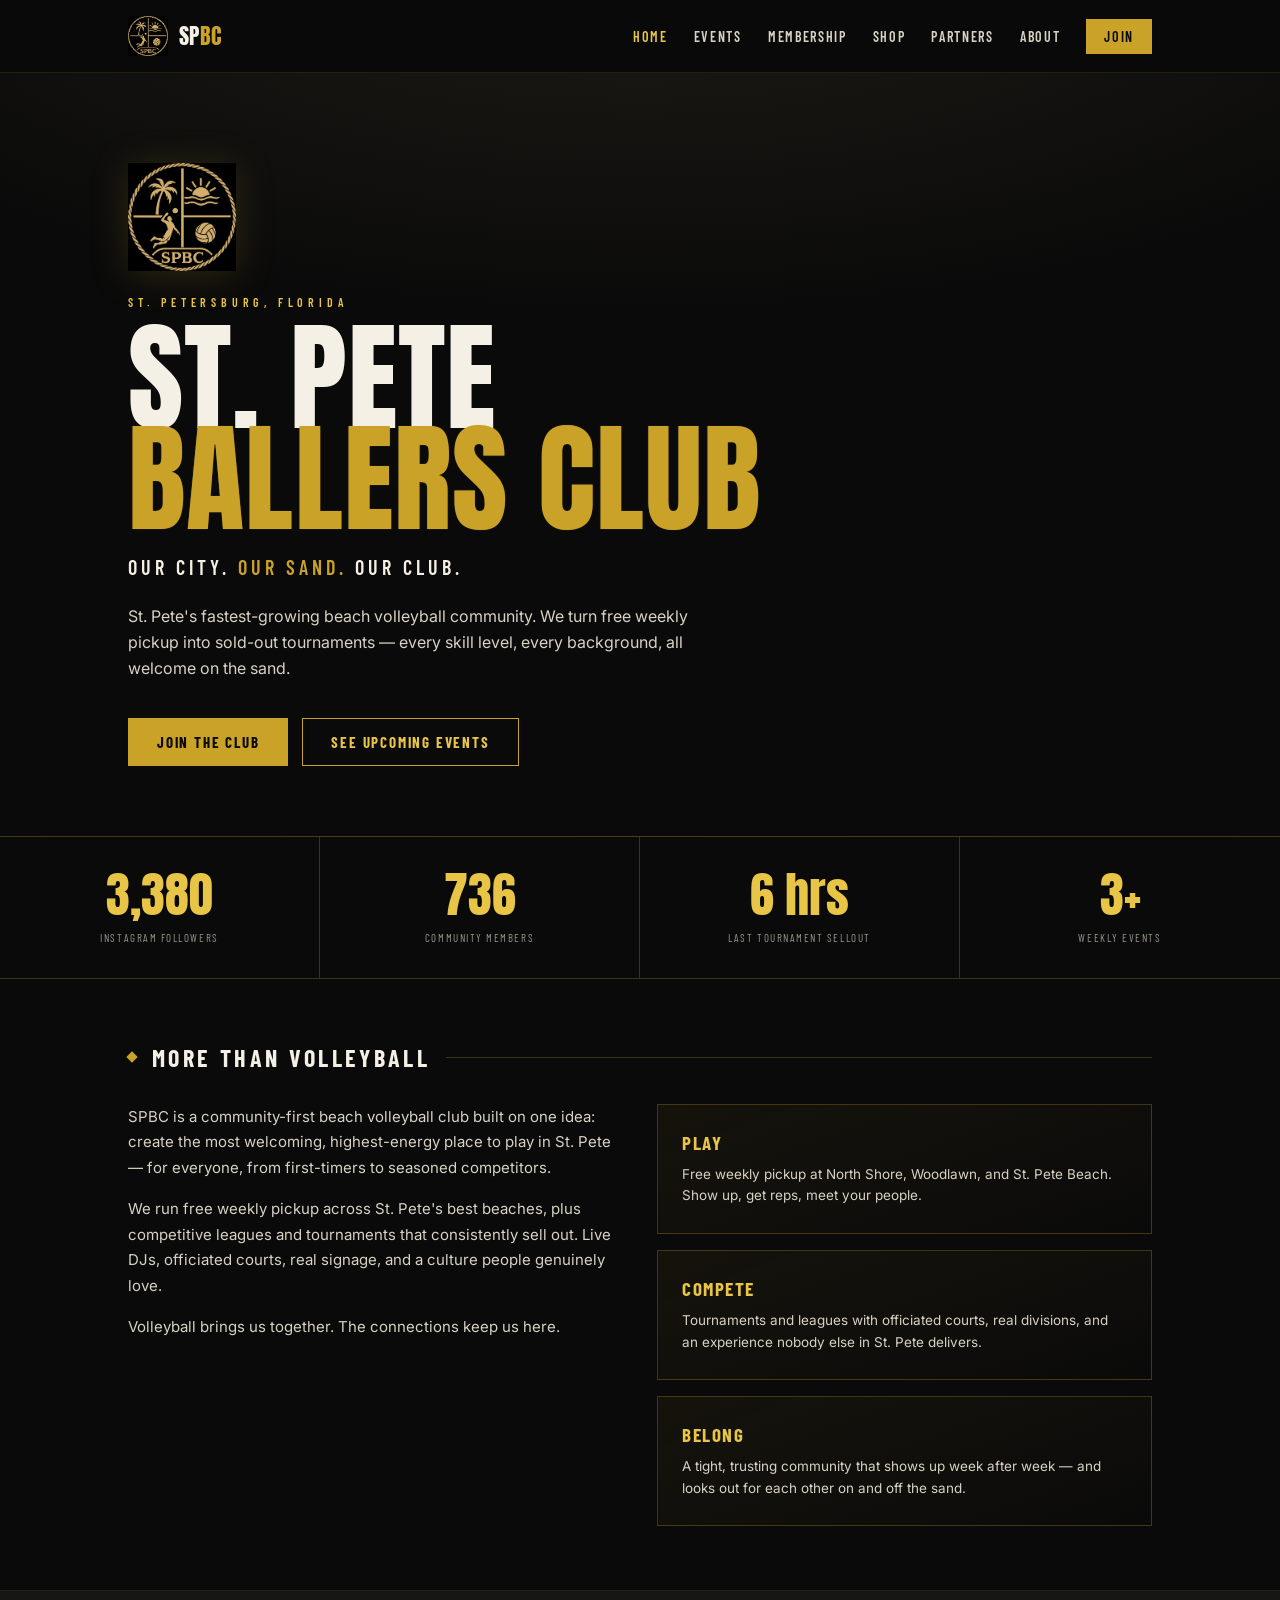
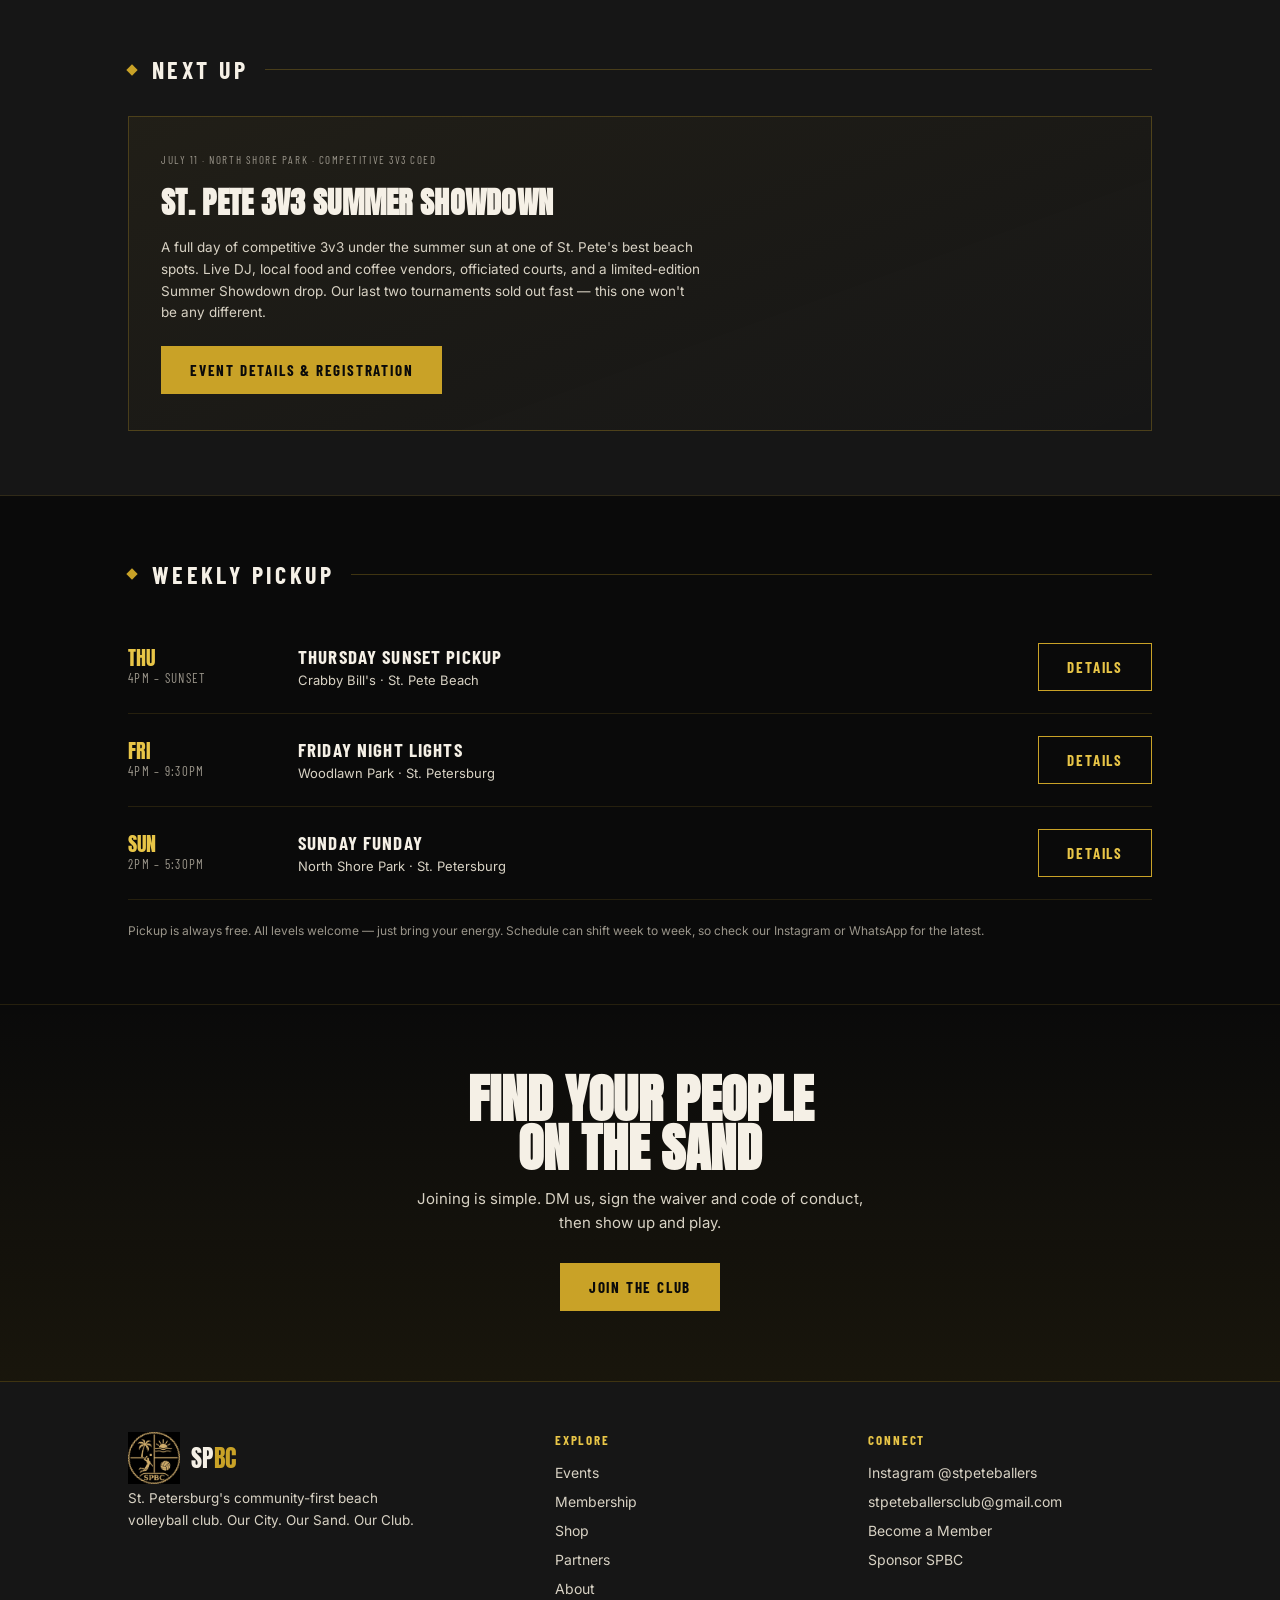
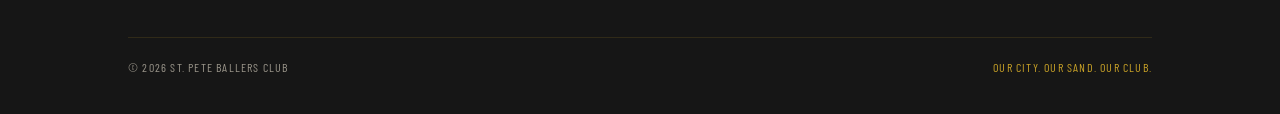
==== index.html @ ac3f1474 "Add files via upload" ====
<!DOCTYPE html>
<html lang="en">
<head>
<meta charset="UTF-8">
<meta name="viewport" content="width=device-width, initial-scale=1.0">
<title>St. Pete Ballers Club — Beach Volleyball in St. Petersburg, FL</title>
<meta name="description" content="St. Petersburg's fastest-growing beach volleyball community. Free weekly pickup, competitive leagues, and sold-out tournaments. All skill levels welcome.">
<link rel="stylesheet" href="styles.css">
</head>
<body>

<!-- NAV -->
<nav class="nav">
  <div class="nav-inner">
    <a href="index.html" class="brand"><img src="spbc-logo.png" alt="St. Pete Ballers Club crest"><span class="brand-word">SP<span class="gold">BC</span></span></a>
    <ul class="nav-links" id="navLinks">
      <li><a href="index.html" class="active">Home</a></li>
      <li><a href="events.html">Events</a></li>
      <li><a href="membership.html">Membership</a></li>
      <li><a href="shop.html">Shop</a></li>
      <li><a href="partners.html">Partners</a></li>
      <li><a href="about.html">About</a></li>
      <li><a href="about.html#join" class="nav-cta">Join</a></li>
    </ul>
    <button class="nav-toggle" id="navToggle" aria-label="Menu">☰</button>
  </div>
</nav>

<!-- HERO -->
<header class="hero">
  <div class="wrap">
    <img src="spbc-logo.png" alt="St. Pete Ballers Club crest" style="height:108px;width:auto;margin-bottom:24px;filter:drop-shadow(0 4px 18px rgba(201,162,39,0.18));">
    <div class="eyebrow">St. Petersburg, Florida</div>
    <h1 style="margin-top:18px;">St. Pete<br><span class="gold">Ballers Club</span></h1>
    <div class="tagline">Our City. <span class="dim">Our Sand.</span> Our Club.</div>
    <p class="lede">
      St. Pete's fastest-growing beach volleyball community. We turn free weekly pickup
      into sold-out tournaments — every skill level, every background, all welcome on the sand.
    </p>
    <div class="hero-cta">
      <a href="about.html#join" class="btn btn-primary">Join the Club</a>
      <a href="events.html" class="btn btn-ghost">See Upcoming Events</a>
    </div>
  </div>
</header>

<!-- STATS -->
<section class="stats">
  <div class="stat"><div class="num">3,380</div><div class="lab">Instagram Followers</div></div>
  <div class="stat"><div class="num">736</div><div class="lab">Community Members</div></div>
  <div class="stat"><div class="num">6 hrs</div><div class="lab">Last Tournament Sellout</div></div>
  <div class="stat"><div class="num">3+</div><div class="lab">Weekly Events</div></div>
</section>

<!-- WHAT WE ARE -->
<section class="block">
  <div class="wrap">
    <div class="section-head">
      <span class="diamond"></span>
      <h2>More Than Volleyball</h2>
      <span class="rule"></span>
    </div>
    <div class="grid-2">
      <div>
        <p class="lead-text">SPBC is a community-first beach volleyball club built on one idea: create the most welcoming, highest-energy place to play in St. Pete — for everyone, from first-timers to seasoned competitors.</p>
        <p class="lead-text">We run free weekly pickup across St. Pete's best beaches, plus competitive leagues and tournaments that consistently sell out. Live DJs, officiated courts, real signage, and a culture people genuinely love.</p>
        <p class="lead-text">Volleyball brings us together. The connections keep us here.</p>
      </div>
      <div class="grid-3" style="grid-template-columns:1fr;gap:16px;">
        <div class="card"><h3>Play</h3><p>Free weekly pickup at North Shore, Woodlawn, and St. Pete Beach. Show up, get reps, meet your people.</p></div>
        <div class="card"><h3>Compete</h3><p>Tournaments and leagues with officiated courts, real divisions, and an experience nobody else in St. Pete delivers.</p></div>
        <div class="card"><h3>Belong</h3><p>A tight, trusting community that shows up week after week — and looks out for each other on and off the sand.</p></div>
      </div>
    </div>
  </div>
</section>

<!-- FEATURED EVENT -->
<section class="block block-dark">
  <div class="wrap">
    <div class="section-head">
      <span class="diamond"></span>
      <h2>Next Up</h2>
      <span class="rule"></span>
    </div>
    <div class="card" style="padding:36px 32px;">
      <div class="tag">July 11 · North Shore Park · Competitive 3v3 Coed</div>
      <h3 style="font-size:30px;font-family:'Anton',sans-serif;letter-spacing:0.01em;color:var(--sand);">St. Pete 3v3 Summer Showdown</h3>
      <p style="margin:12px 0 22px;max-width:60ch;">A full day of competitive 3v3 under the summer sun at one of St. Pete's best beach spots. Live DJ, local food and coffee vendors, officiated courts, and a limited-edition Summer Showdown drop. Our last two tournaments sold out fast — this one won't be any different.</p>
      <a href="events.html" class="btn btn-primary">Event Details &amp; Registration</a>
    </div>
  </div>
</section>

<!-- WEEKLY SCHEDULE -->
<section class="block">
  <div class="wrap">
    <div class="section-head">
      <span class="diamond"></span>
      <h2>Weekly Pickup</h2>
      <span class="rule"></span>
    </div>
    <div class="event-row">
      <div class="event-when">Thu<small>4PM – Sunset</small></div>
      <div><div class="event-name">Thursday Sunset Pickup</div><div class="event-meta">Crabby Bill's · St. Pete Beach</div></div>
      <a href="events.html" class="btn btn-ghost">Details</a>
    </div>
    <div class="event-row">
      <div class="event-when">Fri<small>4PM – 9:30PM</small></div>
      <div><div class="event-name">Friday Night Lights</div><div class="event-meta">Woodlawn Park · St. Petersburg</div></div>
      <a href="events.html" class="btn btn-ghost">Details</a>
    </div>
    <div class="event-row">
      <div class="event-when">Sun<small>2PM – 5:30PM</small></div>
      <div><div class="event-name">Sunday Funday</div><div class="event-meta">North Shore Park · St. Petersburg</div></div>
      <a href="events.html" class="btn btn-ghost">Details</a>
    </div>
    <p class="form-note" style="margin-top:22px;">Pickup is always free. All levels welcome — just bring your energy. Schedule can shift week to week, so check our Instagram or WhatsApp for the latest.</p>
  </div>
</section>

<!-- CTA -->
<section class="cta-banner">
  <div class="wrap">
    <h2>Find Your People<br>On The Sand</h2>
    <p>Joining is simple. DM us, sign the waiver and code of conduct, then show up and play.</p>
    <a href="about.html#join" class="btn btn-primary">Join the Club</a>
  </div>
</section>

<!-- FOOTER -->
<footer class="footer">
  <div class="wrap">
    <div class="footer-grid">
      <div>
        <div class="brand"><img src="spbc-logo.png" alt="St. Pete Ballers Club crest"><span class="brand-word">SP<span class="gold">BC</span></span></div>
        <p>St. Petersburg's community-first beach volleyball club. Our City. Our Sand. Our Club.</p>
      </div>
      <div>
        <h5>Explore</h5>
        <ul class="footer-links">
          <li><a href="events.html">Events</a></li>
          <li><a href="membership.html">Membership</a></li>
          <li><a href="shop.html">Shop</a></li>
          <li><a href="partners.html">Partners</a></li>
          <li><a href="about.html">About</a></li>
        </ul>
      </div>
      <div>
        <h5>Connect</h5>
        <ul class="footer-links">
          <li><a href="https://instagram.com/stpeteballers" target="_blank" rel="noopener">Instagram @stpeteballers</a></li>
          <li><a href="mailto:stpeteballersclub@gmail.com">stpeteballersclub@gmail.com</a></li>
          <li><a href="about.html#join">Become a Member</a></li>
          <li><a href="partners.html#sponsor">Sponsor SPBC</a></li>
        </ul>
      </div>
    </div>
    <div class="footer-bottom">
      <span>© 2026 St. Pete Ballers Club</span>
      <span class="gold">Our City. Our Sand. Our Club.</span>
    </div>
  </div>
</footer>

<script>
  const t = document.getElementById('navToggle');
  const l = document.getElementById('navLinks');
  if (t) t.addEventListener('click', () => l.classList.toggle('open'));
</script>
</body>
</html>
---- styles.css ----
/* =========================================================
   ST. PETE BALLERS CLUB — SITE STYLES
   Brand identity carried from the SPBC Media Kit:
   Anton (display) · Barlow Condensed (labels/headers) · Inter (body)
   Ink black + metallic gold · diamond + gold-rule motifs
   ========================================================= */

@import url('https://fonts.googleapis.com/css2?family=Anton&family=Barlow+Condensed:wght@500;600;700&family=Inter:wght@400;500;600&display=swap');

:root {
  --ink: #0a0a0a;
  --ink-soft: #161616;
  --ink-card: #131313;
  --gold: #C9A227;
  --gold-bright: #E8C547;
  --gold-deep: #8a6d18;
  --sand: #F5F0E6;
  --paper: #faf7f0;
  --line: rgba(201, 162, 39, 0.28);
  --line-soft: rgba(201, 162, 39, 0.14);
  --muted: #9a958a;
  --text: #d8d2c4;
}

* { margin: 0; padding: 0; box-sizing: border-box; }

html { scroll-behavior: smooth; }

body {
  background: var(--ink);
  font-family: 'Inter', sans-serif;
  color: var(--sand);
  -webkit-font-smoothing: antialiased;
  overflow-x: hidden;
}

a { color: inherit; text-decoration: none; }

img { max-width: 100%; display: block; }

/* ---------- LAYOUT SHELL ---------- */
.wrap {
  max-width: 1080px;
  margin: 0 auto;
  padding: 0 28px;
}

section { position: relative; }

/* ---------- NAV ---------- */
.nav {
  position: sticky;
  top: 0;
  z-index: 50;
  background: rgba(10,10,10,0.82);
  backdrop-filter: blur(10px);
  border-bottom: 1px solid var(--line-soft);
}
.nav-inner {
  max-width: 1080px;
  margin: 0 auto;
  padding: 16px 28px;
  display: flex;
  align-items: center;
  justify-content: space-between;
  gap: 20px;
}
.brand {
  font-family: 'Anton', sans-serif;
  font-size: 22px;
  letter-spacing: 0.02em;
  text-transform: uppercase;
  color: var(--sand);
  white-space: nowrap;
  display: flex;
  align-items: center;
  gap: 11px;
}
.brand .gold { color: var(--gold); }
.brand img { height: 40px; width: auto; display: block; }
.brand .brand-word { line-height: 1; }
.footer .brand { font-size: 24px; }
.footer .brand img { height: 52px; }

.nav-links {
  display: flex;
  align-items: center;
  gap: 26px;
  list-style: none;
}
.nav-links a {
  font-family: 'Barlow Condensed', sans-serif;
  font-weight: 600;
  text-transform: uppercase;
  letter-spacing: 0.12em;
  font-size: 14px;
  color: var(--text);
  transition: color 0.18s ease;
}
.nav-links a:hover, .nav-links a.active { color: var(--gold-bright); }

.nav-cta {
  font-family: 'Barlow Condensed', sans-serif;
  font-weight: 700;
  text-transform: uppercase;
  letter-spacing: 0.12em;
  font-size: 14px;
  color: var(--ink) !important;
  background: var(--gold);
  padding: 9px 18px;
  transition: background 0.18s ease;
}
.nav-cta:hover { background: var(--gold-bright); }

.nav-toggle {
  display: none;
  background: none;
  border: 1px solid var(--line);
  color: var(--gold-bright);
  font-size: 20px;
  width: 42px; height: 38px;
  cursor: pointer;
}

/* ---------- BUTTONS ---------- */
.btn {
  display: inline-block;
  font-family: 'Barlow Condensed', sans-serif;
  font-weight: 700;
  text-transform: uppercase;
  letter-spacing: 0.12em;
  font-size: 15px;
  padding: 14px 28px;
  cursor: pointer;
  transition: transform 0.15s ease, background 0.18s ease, color 0.18s ease;
  border: 1px solid var(--gold);
}
.btn-primary { background: var(--gold); color: var(--ink); }
.btn-primary:hover { background: var(--gold-bright); border-color: var(--gold-bright); transform: translateY(-2px); }
.btn-ghost { background: transparent; color: var(--gold-bright); }
.btn-ghost:hover { background: rgba(201,162,39,0.1); transform: translateY(-2px); }

/* ---------- SHARED SECTION HEADERS ---------- */
.eyebrow {
  font-family: 'Barlow Condensed', sans-serif;
  font-weight: 600;
  letter-spacing: 0.4em;
  text-transform: uppercase;
  font-size: 12px;
  color: var(--gold-bright);
}
.section-head {
  display: flex;
  align-items: center;
  gap: 16px;
  margin-bottom: 32px;
}
.section-head h2 {
  font-family: 'Barlow Condensed', sans-serif;
  font-weight: 700;
  text-transform: uppercase;
  letter-spacing: 0.14em;
  font-size: 24px;
  color: var(--sand);
  white-space: nowrap;
}
.section-head .rule { flex: 1; height: 1px; background: var(--line); }

.diamond {
  width: 8px; height: 8px;
  background: var(--gold);
  transform: rotate(45deg);
  flex-shrink: 0;
}

/* ---------- HERO (HOME) ---------- */
.hero {
  position: relative;
  padding: 90px 0 70px;
  border-bottom: 1px solid var(--line);
  background:
    radial-gradient(130% 90% at 50% -20%, #1f1d16 0%, var(--ink) 58%);
  overflow: hidden;
}
.hero::after {
  content: "";
  position: absolute;
  left: 28px; right: 28px; bottom: -1px; height: 1px;
  background: linear-gradient(90deg, transparent, var(--gold), transparent);
}
.hero h1 {
  font-family: 'Anton', sans-serif;
  font-weight: 400;
  font-size: clamp(54px, 11vw, 120px);
  line-height: 0.84;
  letter-spacing: 0.01em;
  text-transform: uppercase;
  color: var(--sand);
}
.hero h1 .gold { color: var(--gold); text-shadow: 0 0 1px rgba(232,197,71,0.5); }
.hero .tagline {
  font-family: 'Barlow Condensed', sans-serif;
  font-weight: 600;
  text-transform: uppercase;
  letter-spacing: 0.2em;
  font-size: clamp(15px, 2.4vw, 20px);
  margin-top: 26px;
  color: var(--sand);
}
.hero .tagline .dim { color: var(--gold); }
.hero .lede {
  margin-top: 24px;
  max-width: 56ch;
  font-size: 16px;
  line-height: 1.65;
  color: var(--text);
}
.hero-cta { margin-top: 36px; display: flex; gap: 14px; flex-wrap: wrap; }

/* ---------- PAGE HEADER (interior pages) ---------- */
.page-header {
  padding: 70px 0 50px;
  border-bottom: 1px solid var(--line);
  background: linear-gradient(180deg, rgba(201,162,39,0.07) 0%, transparent 100%);
  position: relative;
}
.page-header::after {
  content: "";
  position: absolute;
  left: 28px; right: 28px; bottom: -1px; height: 1px;
  background: linear-gradient(90deg, transparent, var(--gold), transparent);
}
.page-header h1 {
  font-family: 'Anton', sans-serif;
  font-weight: 400;
  font-size: clamp(40px, 8vw, 76px);
  line-height: 0.9;
  text-transform: uppercase;
  color: var(--sand);
  margin-top: 14px;
}
.page-header h1 .gold { color: var(--gold); }
.page-header p {
  margin-top: 20px;
  max-width: 60ch;
  font-size: 15.5px;
  line-height: 1.65;
  color: var(--text);
}

/* ---------- STATS BAR ---------- */
.stats {
  display: grid;
  grid-template-columns: repeat(4, 1fr);
  border-bottom: 1px solid var(--line);
}
.stat {
  padding: 34px 18px;
  text-align: center;
  border-right: 1px solid var(--line);
}
.stat:last-child { border-right: none; }
.stat .num {
  font-family: 'Anton', sans-serif;
  font-size: clamp(30px, 5vw, 48px);
  color: var(--gold-bright);
  line-height: 1;
}
.stat .lab {
  font-family: 'Barlow Condensed', sans-serif;
  text-transform: uppercase;
  letter-spacing: 0.14em;
  font-size: 11px;
  color: var(--muted);
  margin-top: 12px;
}

/* ---------- GENERIC SECTION ---------- */
.block { padding: 64px 0; border-bottom: 1px solid var(--line-soft); }
.block-dark { background: var(--ink-soft); }

.lead-text { font-size: 15px; line-height: 1.7; color: var(--text); margin-bottom: 16px; }
.lead-text:last-child { margin-bottom: 0; }

.grid-2 { display: grid; grid-template-columns: 1fr 1fr; gap: 34px; align-items: start; }
.grid-3 { display: grid; grid-template-columns: repeat(3, 1fr); gap: 20px; }

/* ---------- CARDS ---------- */
.card {
  border: 1px solid var(--line);
  padding: 26px 24px;
  background: linear-gradient(160deg, rgba(201,162,39,0.06), transparent);
  transition: transform 0.18s ease, border-color 0.18s ease;
}
.card:hover { transform: translateY(-3px); border-color: var(--gold); }
.card h3 {
  font-family: 'Barlow Condensed', sans-serif;
  font-weight: 700;
  text-transform: uppercase;
  letter-spacing: 0.08em;
  font-size: 19px;
  color: var(--gold-bright);
  margin-bottom: 10px;
}
.card p { font-size: 13.5px; line-height: 1.6; color: var(--text); }
.card .tag {
  font-family: 'Barlow Condensed', sans-serif;
  text-transform: uppercase;
  letter-spacing: 0.14em;
  font-size: 11px;
  color: var(--muted);
  margin-bottom: 14px;
}

/* ---------- EVENT / SCHEDULE LIST ---------- */
.event-row {
  display: grid;
  grid-template-columns: 150px 1fr auto;
  gap: 20px;
  align-items: center;
  padding: 22px 0;
  border-bottom: 1px solid var(--line-soft);
}
.event-row:last-child { border-bottom: none; }
.event-when {
  font-family: 'Anton', sans-serif;
  font-size: 20px;
  color: var(--gold-bright);
  text-transform: uppercase;
  line-height: 1.05;
}
.event-when small {
  display: block;
  font-family: 'Barlow Condensed', sans-serif;
  font-size: 13px;
  letter-spacing: 0.1em;
  color: var(--muted);
  margin-top: 4px;
}
.event-name {
  font-family: 'Barlow Condensed', sans-serif;
  font-weight: 700;
  text-transform: uppercase;
  letter-spacing: 0.06em;
  font-size: 19px;
  color: var(--sand);
}
.event-meta { font-size: 13px; color: var(--text); margin-top: 4px; }

/* ---------- PRICING (MEMBERSHIP) ---------- */
.price-grid { display: grid; grid-template-columns: 1fr 1fr; gap: 22px; }
.price-card {
  border: 1px solid var(--line);
  padding: 34px 30px;
  background: linear-gradient(160deg, rgba(201,162,39,0.06), transparent);
  position: relative;
}
.price-card.feature { border-color: var(--gold); box-shadow: 0 0 0 1px rgba(201,162,39,0.3); }
.price-card .ribbon {
  position: absolute; top: 18px; right: -1px;
  background: var(--gold); color: var(--ink);
  font-family: 'Barlow Condensed', sans-serif;
  font-weight: 700; text-transform: uppercase; letter-spacing: 0.1em;
  font-size: 11px; padding: 5px 14px;
}
.price-card .plan {
  font-family: 'Barlow Condensed', sans-serif;
  font-weight: 700; text-transform: uppercase; letter-spacing: 0.1em;
  font-size: 16px; color: var(--gold-bright);
}
.price-card .amount {
  font-family: 'Anton', sans-serif;
  font-size: 56px; color: var(--sand); line-height: 1; margin: 16px 0 6px;
}
.price-card .amount span { font-size: 18px; color: var(--muted); }
.price-card .sub { font-size: 13px; color: var(--muted); margin-bottom: 22px; }

.perks { list-style: none; margin-top: 8px; }
.perks li {
  font-size: 14px; color: var(--text);
  padding: 10px 0 10px 24px; position: relative;
  border-bottom: 1px solid var(--line-soft);
}
.perks li:last-child { border-bottom: none; }
.perks li::before {
  content: ""; position: absolute; left: 0; top: 16px;
  width: 7px; height: 7px; background: var(--gold); transform: rotate(45deg);
}

/* ---------- FORMS ---------- */
.form-card {
  border: 1px solid var(--line);
  padding: 34px 30px;
  background: var(--ink-card);
}
.field { margin-bottom: 18px; }
.field label {
  display: block;
  font-family: 'Barlow Condensed', sans-serif;
  font-weight: 600; text-transform: uppercase; letter-spacing: 0.1em;
  font-size: 12px; color: var(--gold-bright); margin-bottom: 7px;
}
.field input, .field textarea, .field select {
  width: 100%;
  background: #0c0c0c;
  border: 1px solid var(--line);
  color: var(--sand);
  font-family: 'Inter', sans-serif;
  font-size: 14px;
  padding: 12px 14px;
  transition: border-color 0.18s ease;
}
.field input:focus, .field textarea:focus, .field select:focus {
  outline: none; border-color: var(--gold-bright);
}
.field textarea { resize: vertical; min-height: 120px; }
.form-note { font-size: 12px; color: var(--muted); margin-top: 14px; line-height: 1.5; }

/* ---------- HOW TO JOIN STEPS ---------- */
.steps { display: grid; grid-template-columns: repeat(3, 1fr); gap: 20px; }
.step { border: 1px solid var(--line); padding: 26px 22px; }
.step .n {
  font-family: 'Anton', sans-serif; font-size: 34px; color: var(--gold); line-height: 1;
}
.step h4 {
  font-family: 'Barlow Condensed', sans-serif; font-weight: 700;
  text-transform: uppercase; letter-spacing: 0.08em; font-size: 17px;
  color: var(--sand); margin: 12px 0 8px;
}
.step p { font-size: 13.5px; color: var(--text); line-height: 1.55; }

/* ---------- CTA BANNER ---------- */
.cta-banner {
  padding: 70px 0;
  text-align: center;
  background: linear-gradient(180deg, transparent, rgba(201,162,39,0.08));
  border-bottom: 1px solid var(--line);
}
.cta-banner h2 {
  font-family: 'Anton', sans-serif;
  font-size: clamp(30px, 6vw, 52px);
  text-transform: uppercase; color: var(--sand); line-height: 0.95;
  margin-bottom: 14px;
}
.cta-banner p { color: var(--text); max-width: 52ch; margin: 0 auto 28px; font-size: 15px; line-height: 1.6; }

/* ---------- FOOTER ---------- */
.footer {
  padding: 50px 0 40px;
  background: var(--ink-soft);
}
.footer-grid {
  display: grid;
  grid-template-columns: 1.4fr 1fr 1fr;
  gap: 30px;
  padding-bottom: 30px;
  border-bottom: 1px solid var(--line-soft);
}
.footer p { font-size: 13.5px; color: var(--text); line-height: 1.6; max-width: 34ch; margin-top: 4px; }
.footer h5 {
  font-family: 'Barlow Condensed', sans-serif; font-weight: 700;
  text-transform: uppercase; letter-spacing: 0.14em; font-size: 13px;
  color: var(--gold-bright); margin-bottom: 14px;
}
.footer-links { list-style: none; }
.footer-links li { margin-bottom: 9px; }
.footer-links a { font-size: 14px; color: var(--text); transition: color 0.16s ease; }
.footer-links a:hover { color: var(--gold-bright); }
.footer-bottom {
  display: flex; justify-content: space-between; flex-wrap: wrap; gap: 12px;
  padding-top: 22px;
  font-family: 'Barlow Condensed', sans-serif;
  text-transform: uppercase; letter-spacing: 0.1em; font-size: 12px; color: var(--muted);
}
.footer-bottom .gold { color: var(--gold); }

/* ---------- RESPONSIVE ---------- */
@media (max-width: 860px) {
  .grid-2, .price-grid { grid-template-columns: 1fr; }
  .grid-3, .steps { grid-template-columns: 1fr; }
  .footer-grid { grid-template-columns: 1fr; gap: 26px; }
}
@media (max-width: 720px) {
  .nav-links { display: none; }
  .nav-links.open {
    display: flex; flex-direction: column; align-items: flex-start;
    position: absolute; top: 100%; left: 0; right: 0;
    background: rgba(10,10,10,0.97); padding: 20px 28px; gap: 18px;
    border-bottom: 1px solid var(--line);
  }
  .nav-toggle { display: block; }
  .stats { grid-template-columns: 1fr 1fr; }
  .stat:nth-child(2) { border-right: none; }
  .stat:nth-child(1), .stat:nth-child(2) { border-bottom: 1px solid var(--line); }
  .event-row { grid-template-columns: 1fr; gap: 8px; }
  .event-row .btn { justify-self: start; }
}

@media (prefers-reduced-motion: reduce) {
  * { transition: none !important; scroll-behavior: auto !important; }
}
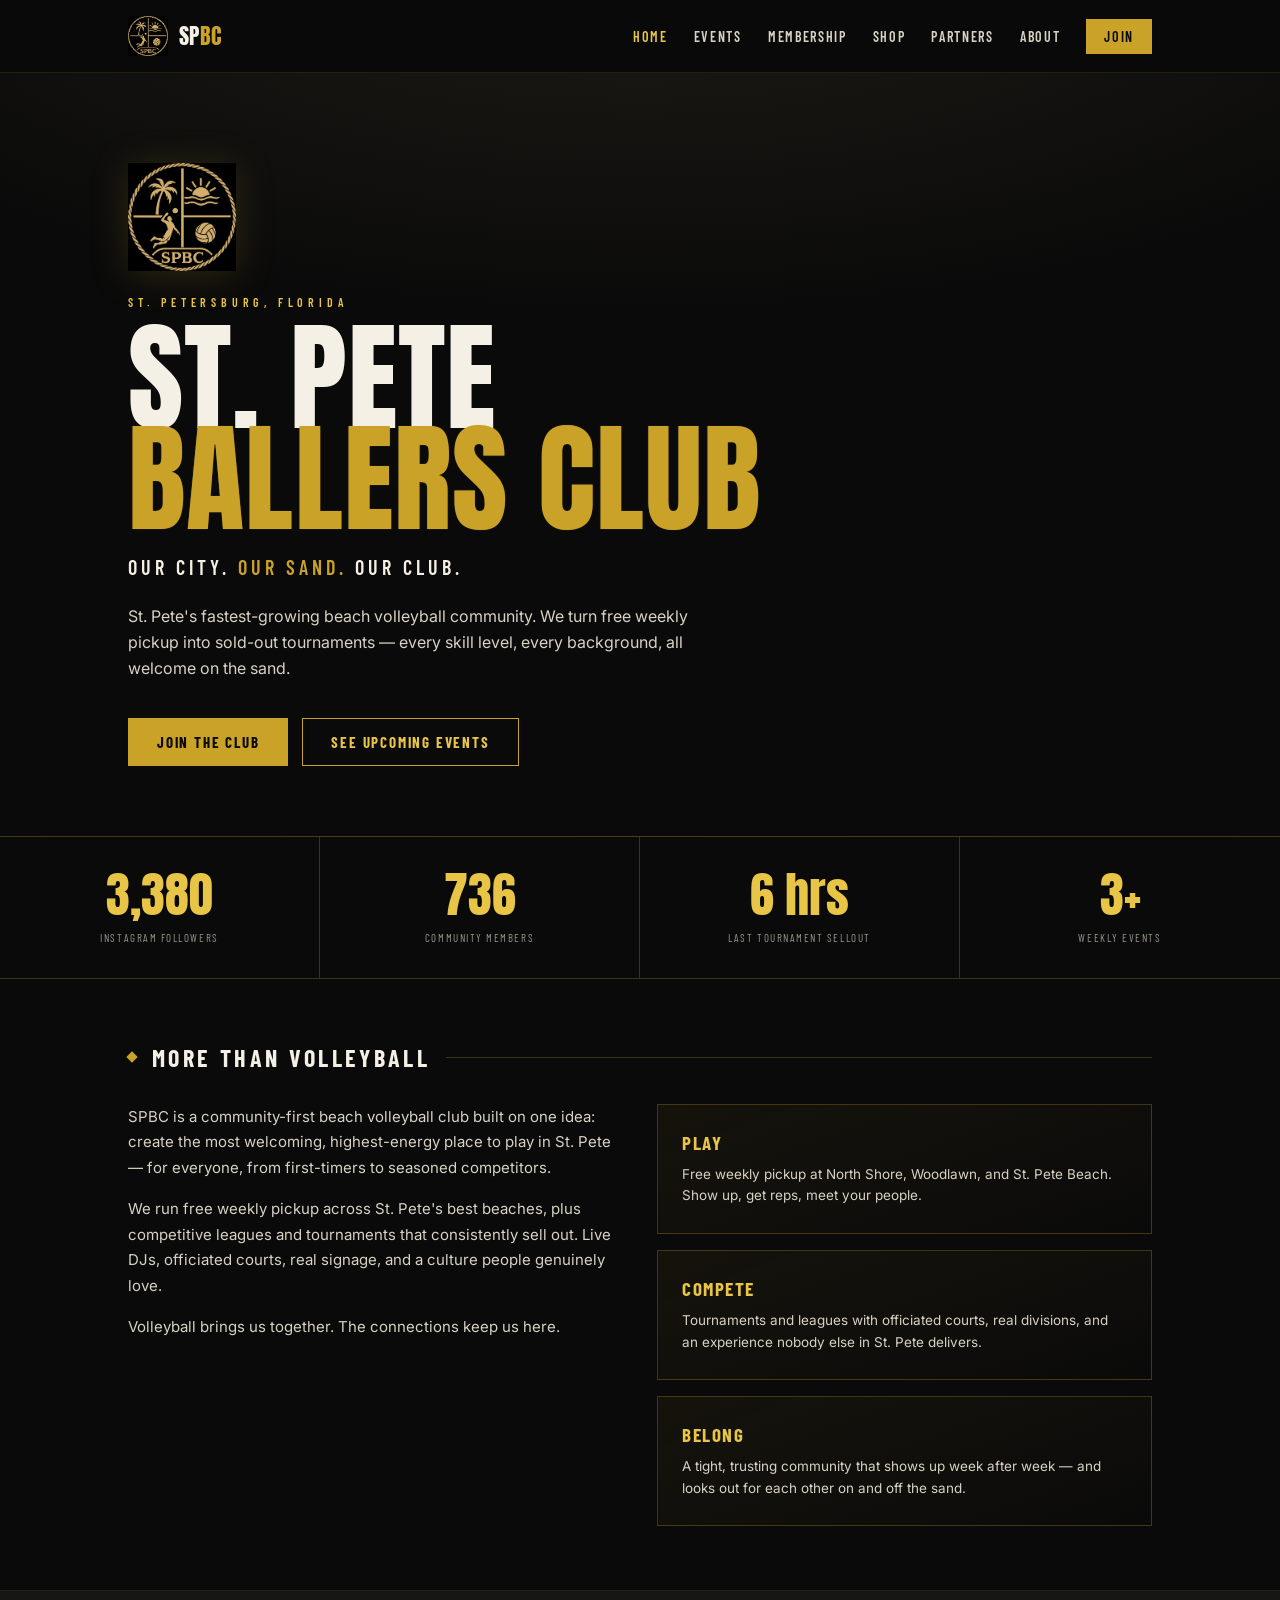
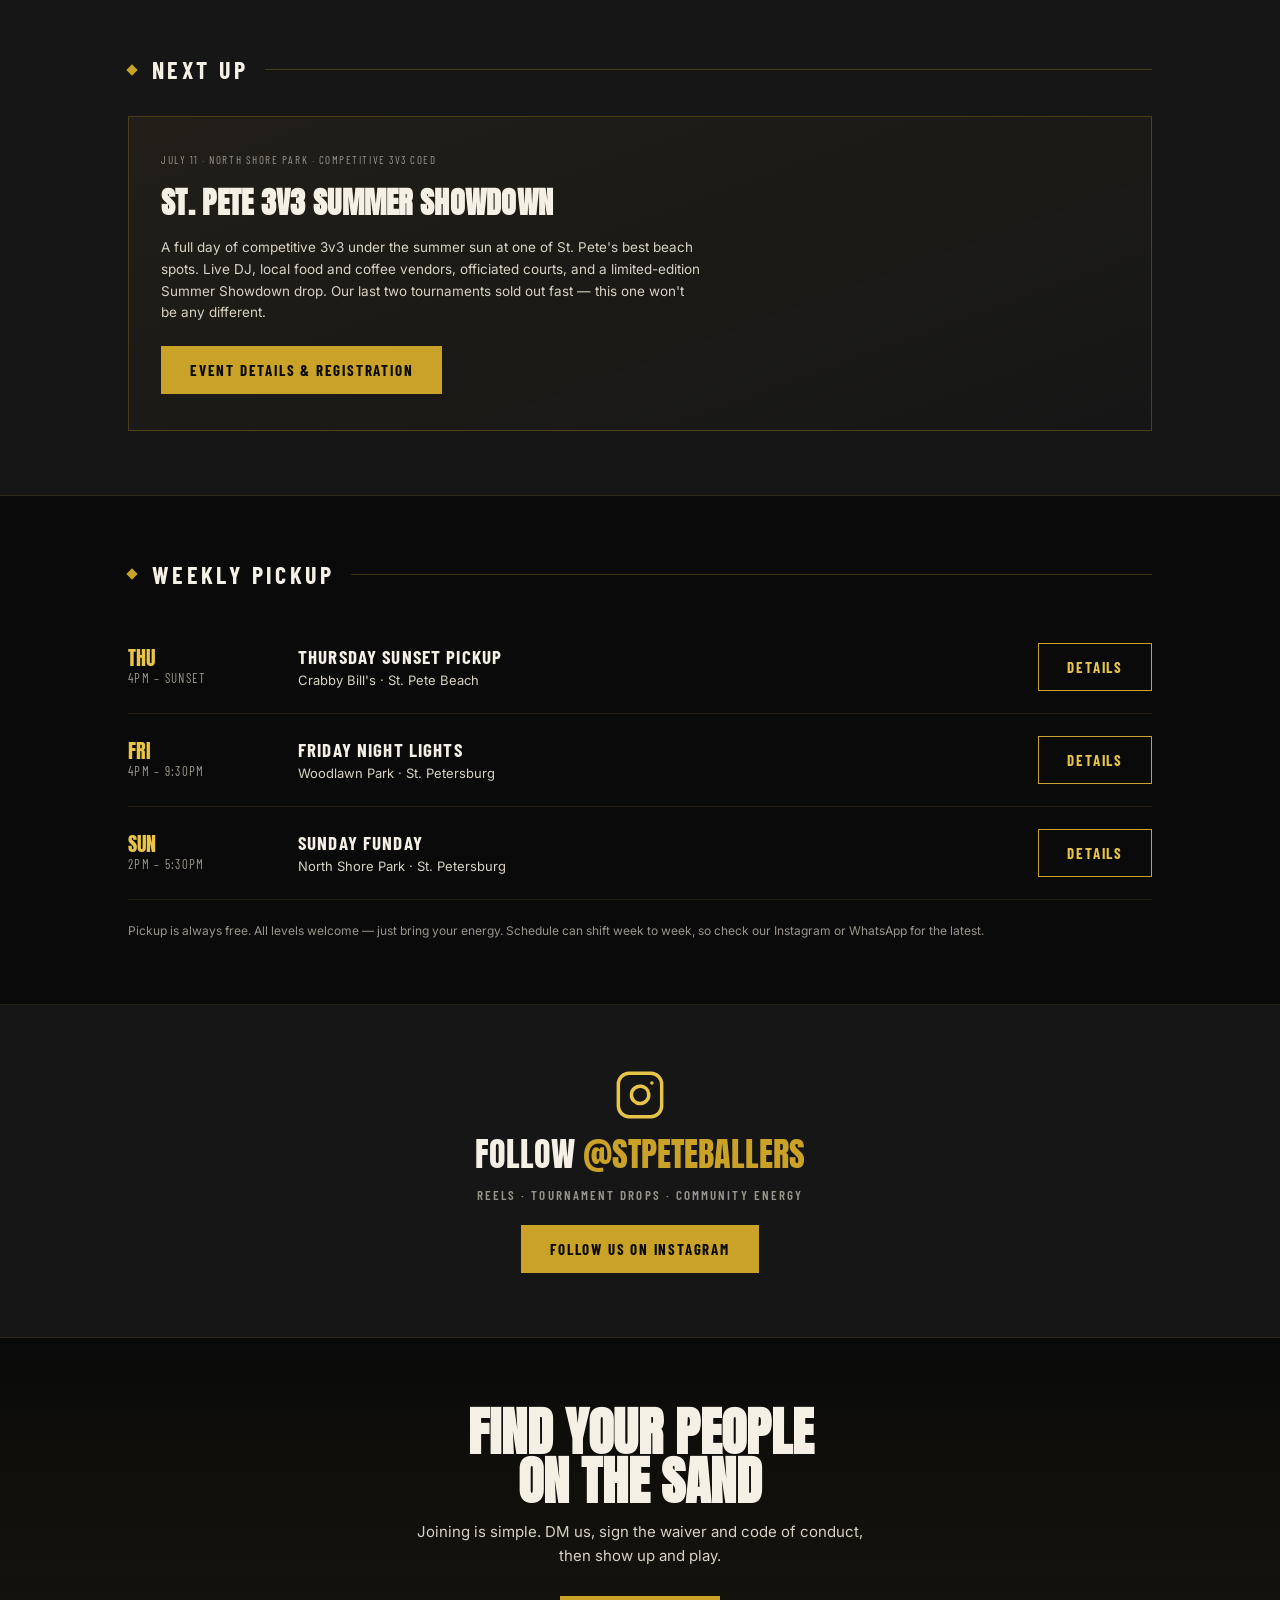
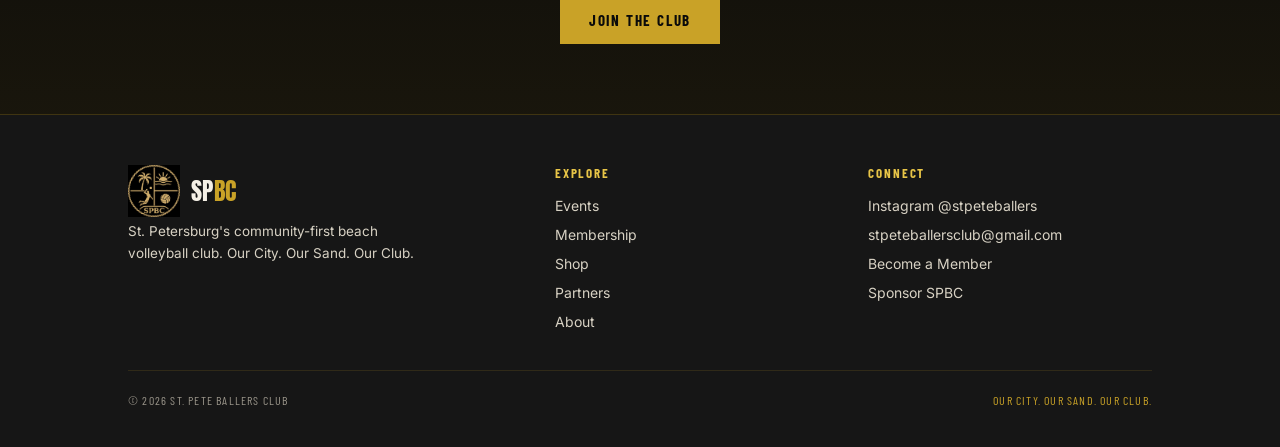
==== commit 12437bbe: "Add files via upload" ====
--- a/index.html
+++ b/index.html
@@ -119,6 +119,22 @@
   </div>
 </section>
 
+<!-- INSTAGRAM -->
+<section class="block block-dark" style="text-align:center;">
+  <div class="wrap">
+    <a href="https://instagram.com/stpeteballers" target="_blank" rel="noopener" style="display:inline-flex;flex-direction:column;align-items:center;gap:16px;">
+      <svg width="52" height="52" viewBox="0 0 24 24" fill="none" stroke="#E8C547" stroke-width="1.6" stroke-linecap="round" stroke-linejoin="round" aria-hidden="true">
+        <rect x="2" y="2" width="20" height="20" rx="5" ry="5"></rect>
+        <path d="M16 11.37A4 4 0 1 1 12.63 8 4 4 0 0 1 16 11.37z"></path>
+        <line x1="17.5" y1="6.5" x2="17.51" y2="6.5"></line>
+      </svg>
+      <span style="font-family:'Anton',sans-serif;font-size:clamp(22px,4vw,34px);text-transform:uppercase;color:var(--sand);line-height:1;">Follow <span style="color:var(--gold);">@stpeteballers</span></span>
+      <span style="font-family:'Barlow Condensed',sans-serif;font-weight:600;text-transform:uppercase;letter-spacing:0.16em;font-size:13px;color:var(--muted);">Reels · Tournament Drops · Community Energy</span>
+      <span class="btn btn-primary" style="margin-top:6px;">Follow Us On Instagram</span>
+    </a>
+  </div>
+</section>
+
 <!-- CTA -->
 <section class="cta-banner">
   <div class="wrap">
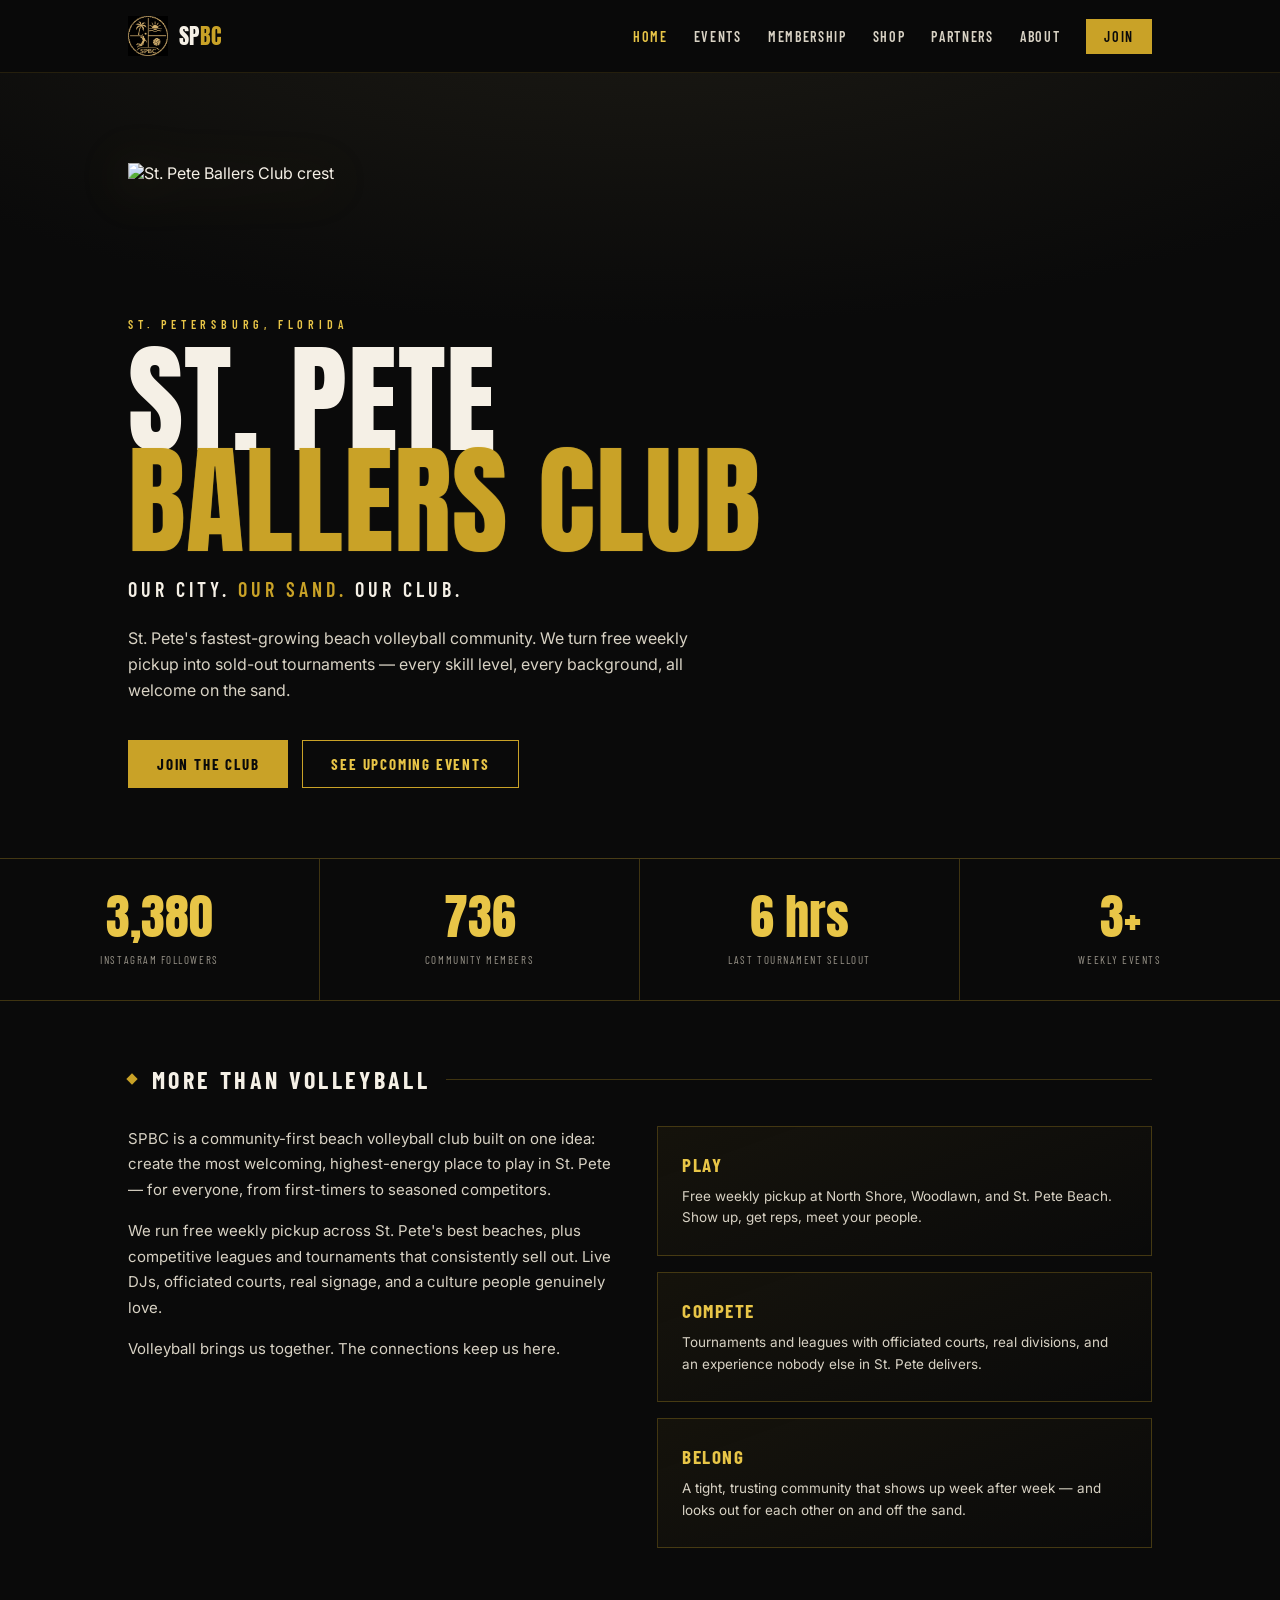
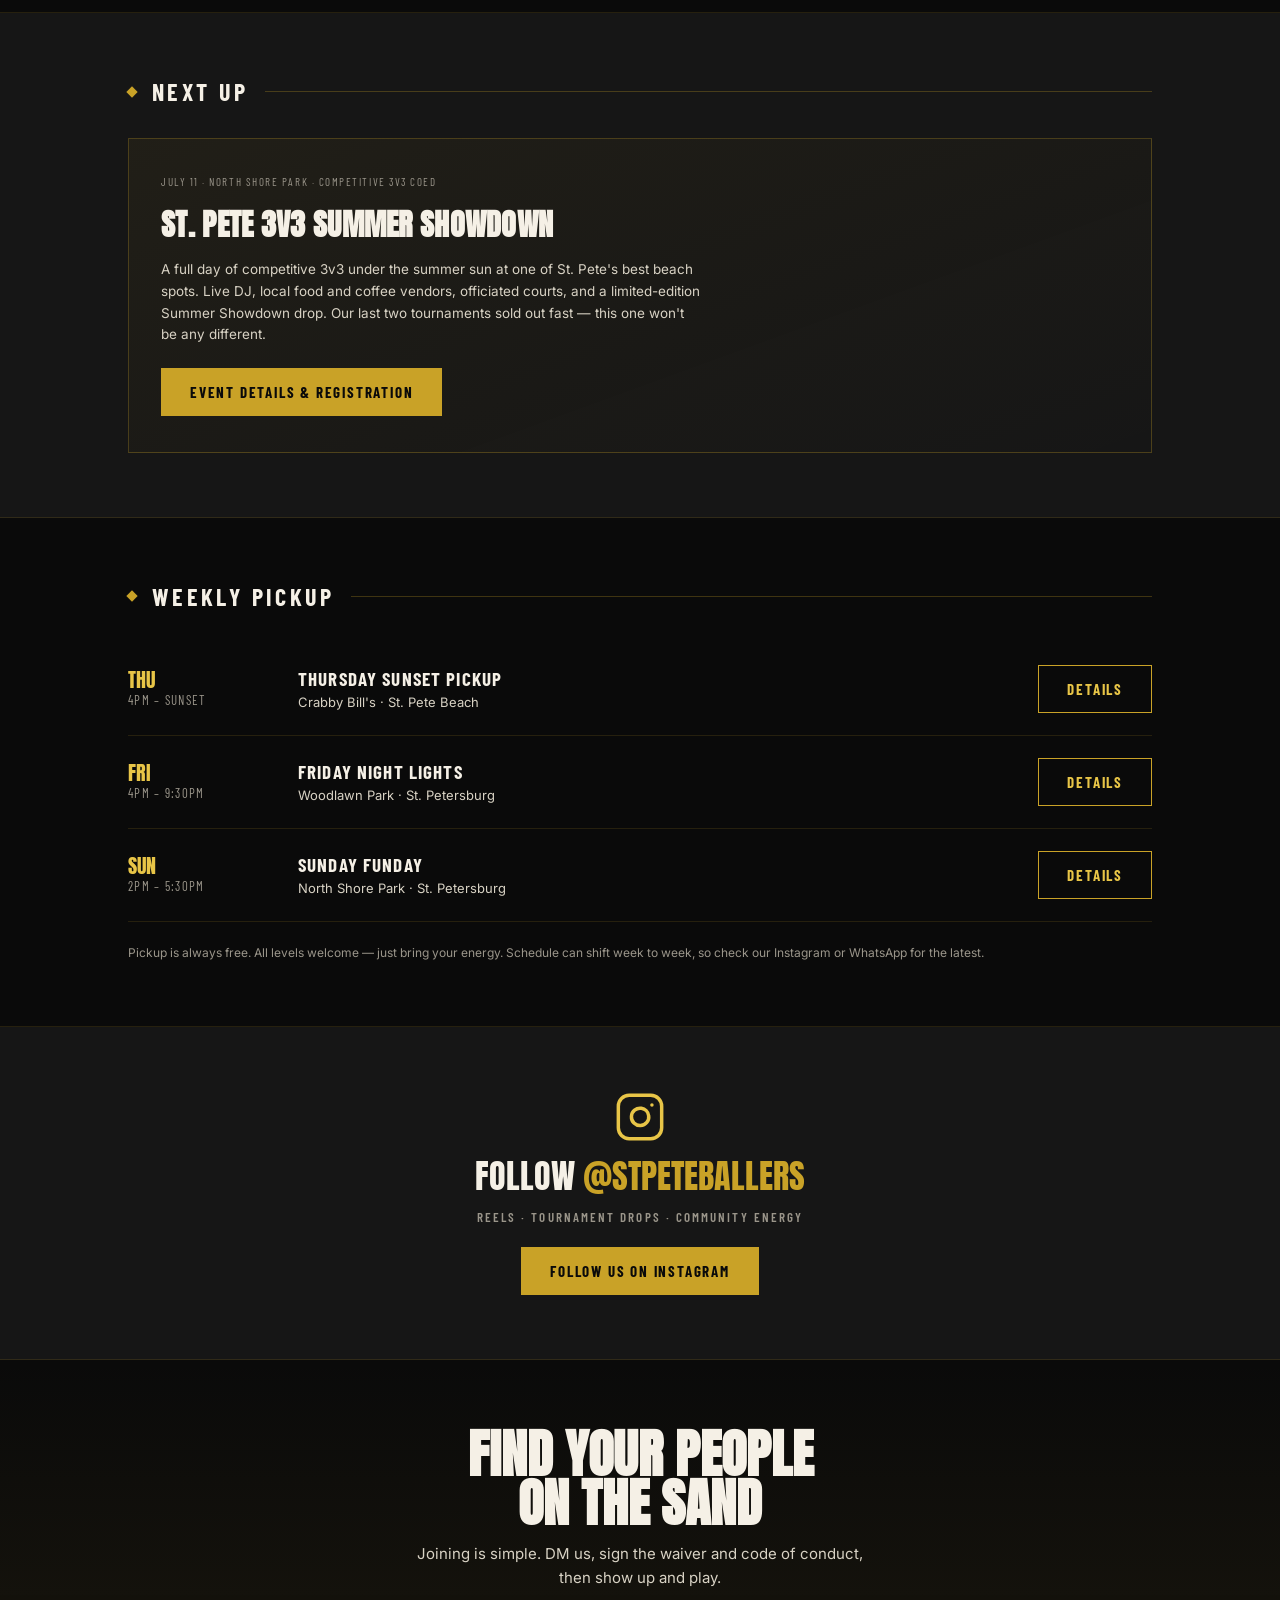
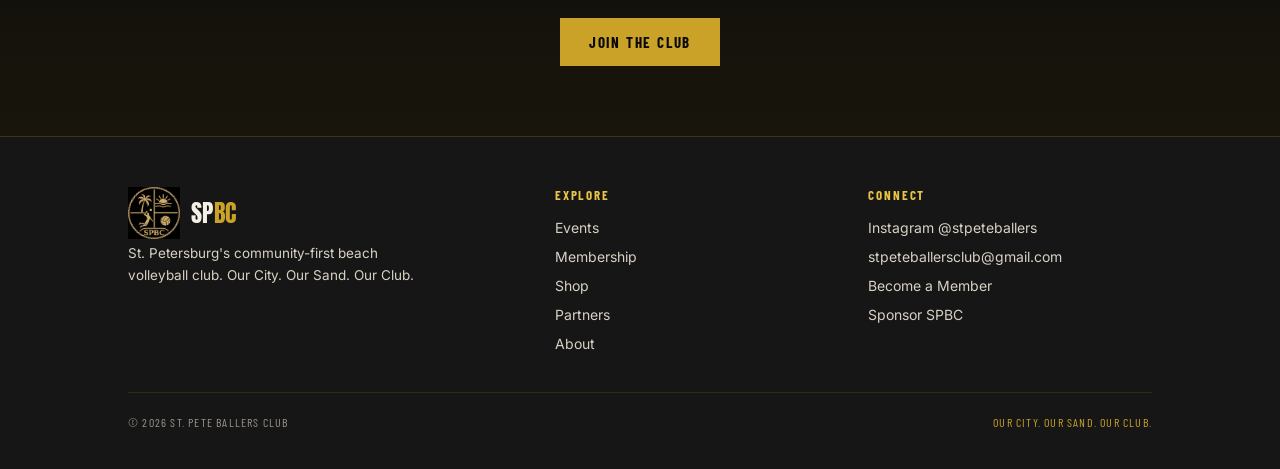
==== commit 3d9048e4: "Add files via upload" ====
--- a/index.html
+++ b/index.html
@@ -29,7 +29,7 @@
 <!-- HERO -->
 <header class="hero">
   <div class="wrap">
-    <img src="spbc-logo.png" alt="St. Pete Ballers Club crest" style="height:108px;width:auto;margin-bottom:24px;filter:drop-shadow(0 4px 18px rgba(201,162,39,0.18));">
+    <img src="spbc-logo-liquid.png" alt="St. Pete Ballers Club crest" style="height:130px;width:auto;margin-bottom:24px;filter:drop-shadow(0 6px 24px rgba(201,162,39,0.28));">
     <div class="eyebrow">St. Petersburg, Florida</div>
     <h1 style="margin-top:18px;">St. Pete<br><span class="gold">Ballers Club</span></h1>
     <div class="tagline">Our City. <span class="dim">Our Sand.</span> Our Club.</div>
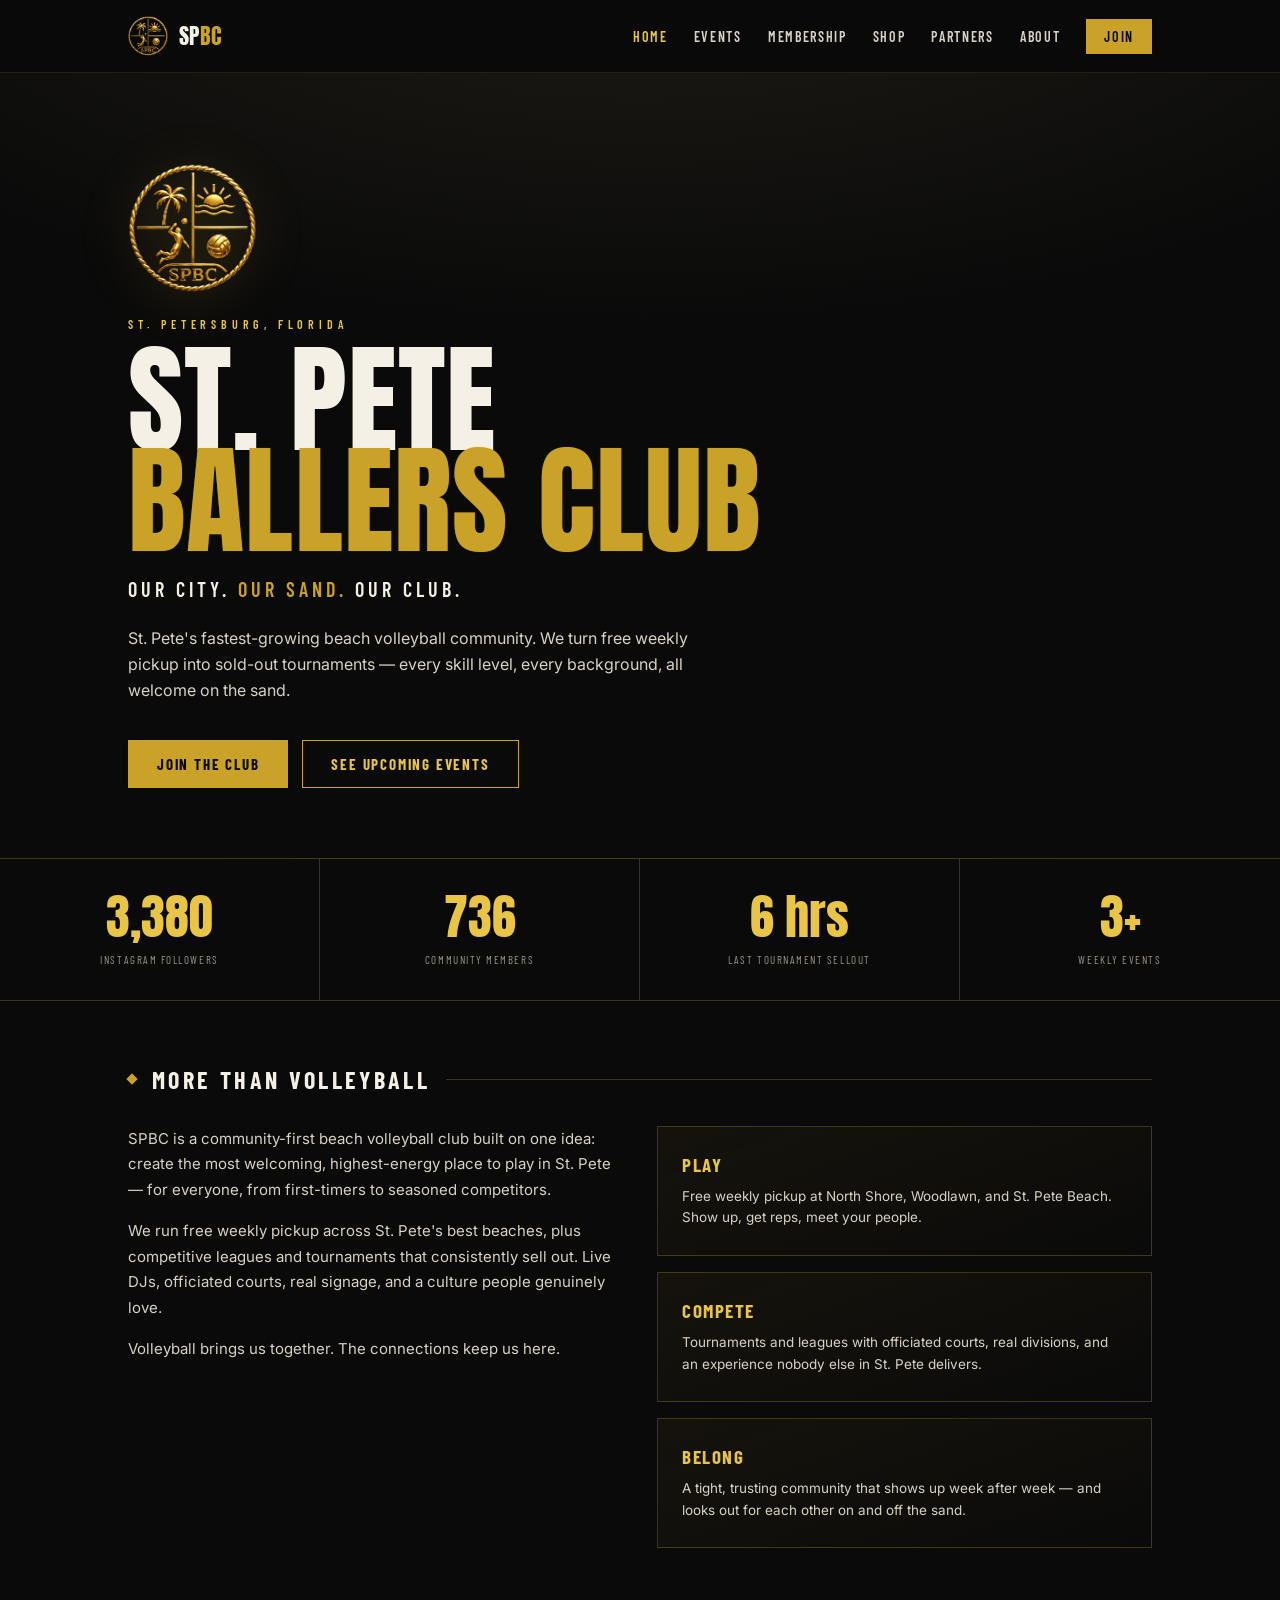
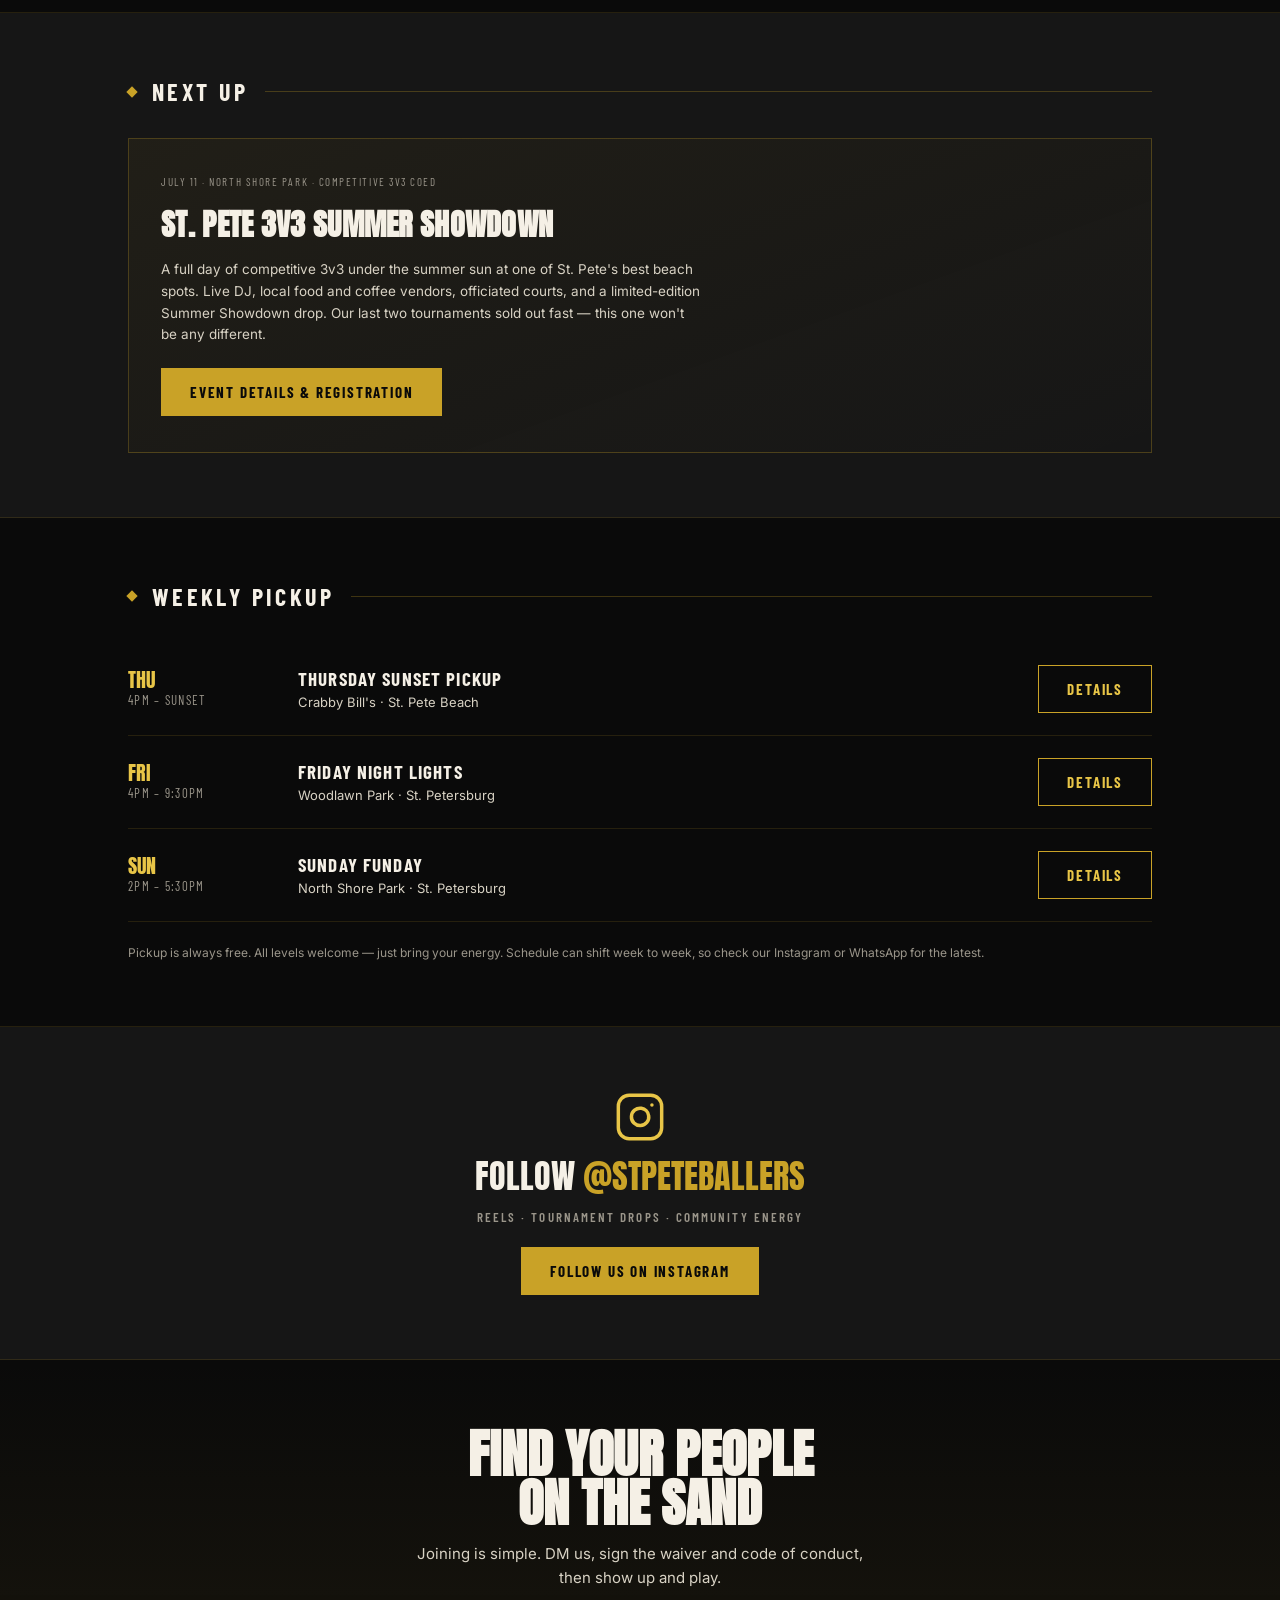
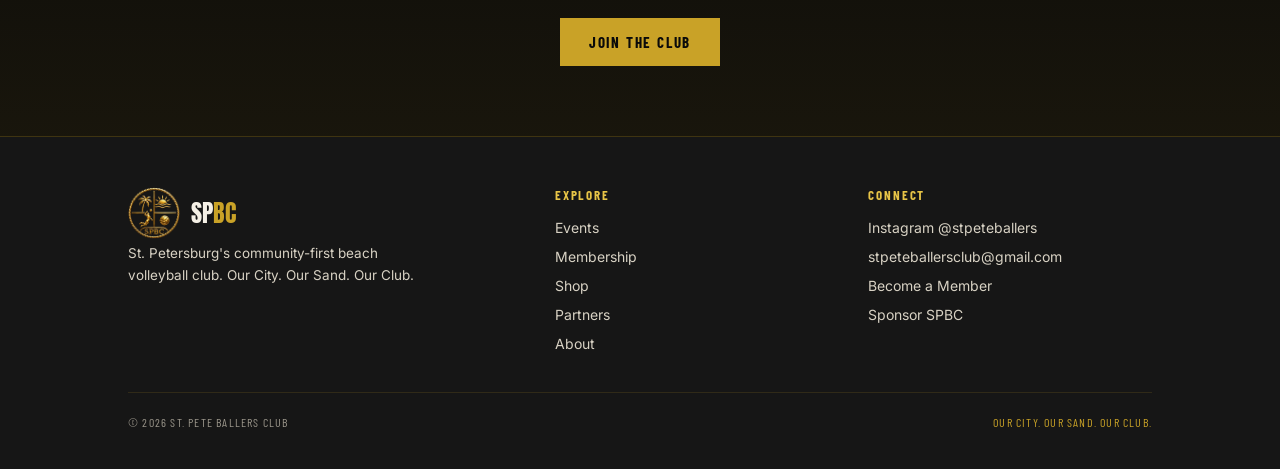
==== commit eb1d9f2c: "Add files via upload" ====
--- a/index.html
+++ b/index.html
@@ -12,7 +12,7 @@
 <!-- NAV -->
 <nav class="nav">
   <div class="nav-inner">
-    <a href="index.html" class="brand"><img src="spbc-logo.png" alt="St. Pete Ballers Club crest"><span class="brand-word">SP<span class="gold">BC</span></span></a>
+    <a href="index.html" class="brand"><img src="spbc-logo-liquid-small.png" alt="St. Pete Ballers Club crest"><span class="brand-word">SP<span class="gold">BC</span></span></a>
     <ul class="nav-links" id="navLinks">
       <li><a href="index.html" class="active">Home</a></li>
       <li><a href="events.html">Events</a></li>
@@ -149,7 +149,7 @@
   <div class="wrap">
     <div class="footer-grid">
       <div>
-        <div class="brand"><img src="spbc-logo.png" alt="St. Pete Ballers Club crest"><span class="brand-word">SP<span class="gold">BC</span></span></div>
+        <div class="brand"><img src="spbc-logo-liquid-small.png" alt="St. Pete Ballers Club crest"><span class="brand-word">SP<span class="gold">BC</span></span></div>
         <p>St. Petersburg's community-first beach volleyball club. Our City. Our Sand. Our Club.</p>
       </div>
       <div>
--- a/styles.css
+++ b/styles.css
@@ -473,6 +473,48 @@
   text-transform: uppercase; letter-spacing: 0.1em; font-size: 12px; color: var(--muted);
 }
 .footer-bottom .gold { color: var(--gold); }
+
+/* ---------- LIQUID GOLD CREST (hero) ---------- */
+.gold-crest {
+  display: inline-block;
+  width: 108px;
+  height: 108px;
+  margin-bottom: 24px;
+  background-image: url('spbc-logo.png');
+  background-size: contain;
+  background-repeat: no-repeat;
+  background-position: center;
+  filter: drop-shadow(0 4px 18px rgba(201,162,39,0.18));
+}
+@supports (mask-mode: luminance) {
+  .gold-crest {
+    background-image: linear-gradient(
+      120deg,
+      #6e5512 0%,
+      #C9A227 22%,
+      #E8C547 38%,
+      #fff3bf 50%,
+      #E8C547 62%,
+      #C9A227 78%,
+      #6e5512 100%
+    );
+    background-size: 250% 250%;
+    mask-image: url('spbc-logo.png');
+    mask-mode: luminance;
+    mask-size: contain;
+    mask-repeat: no-repeat;
+    mask-position: center;
+    animation: goldFlow 7s ease-in-out infinite;
+  }
+}
+@keyframes goldFlow {
+  0%   { background-position: 0% 50%; }
+  50%  { background-position: 100% 50%; }
+  100% { background-position: 0% 50%; }
+}
+@media (prefers-reduced-motion: reduce) {
+  .gold-crest { animation: none; }
+}
 
 /* ---------- RESPONSIVE ---------- */
 @media (max-width: 860px) {
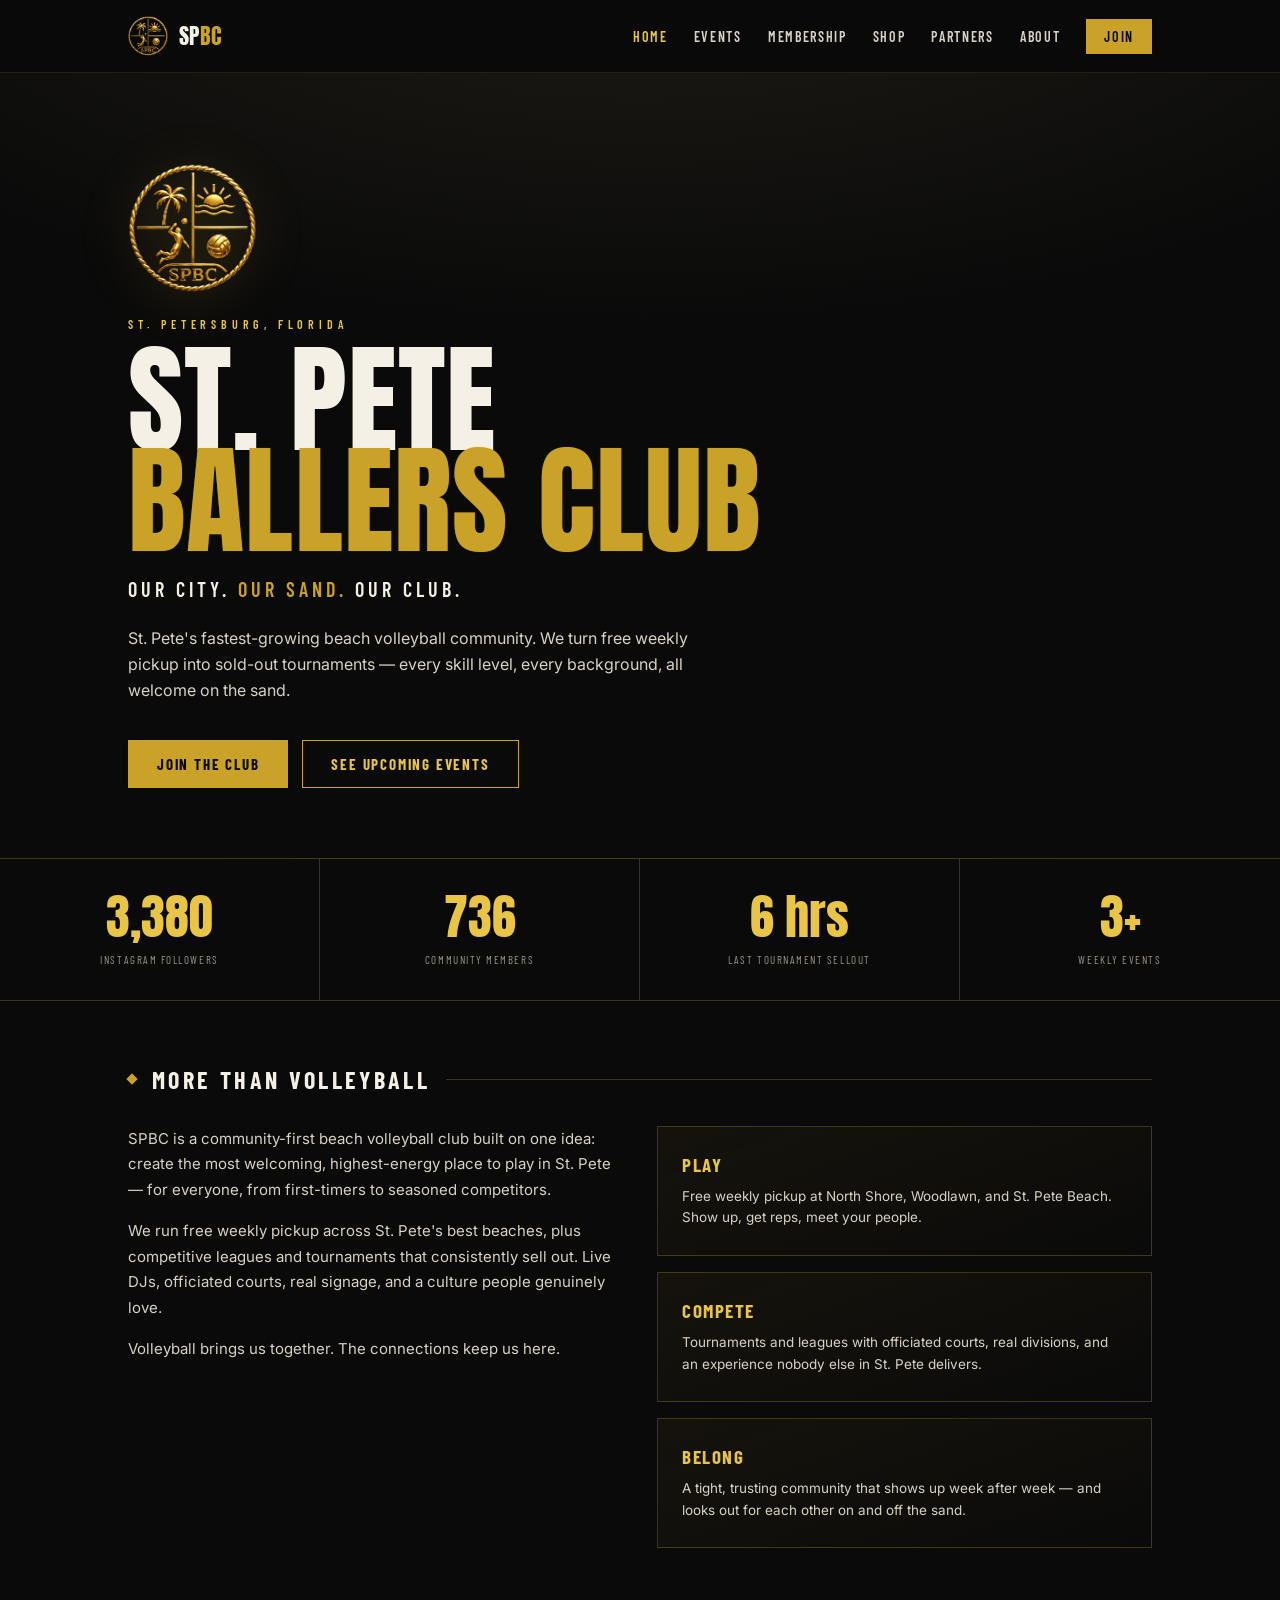
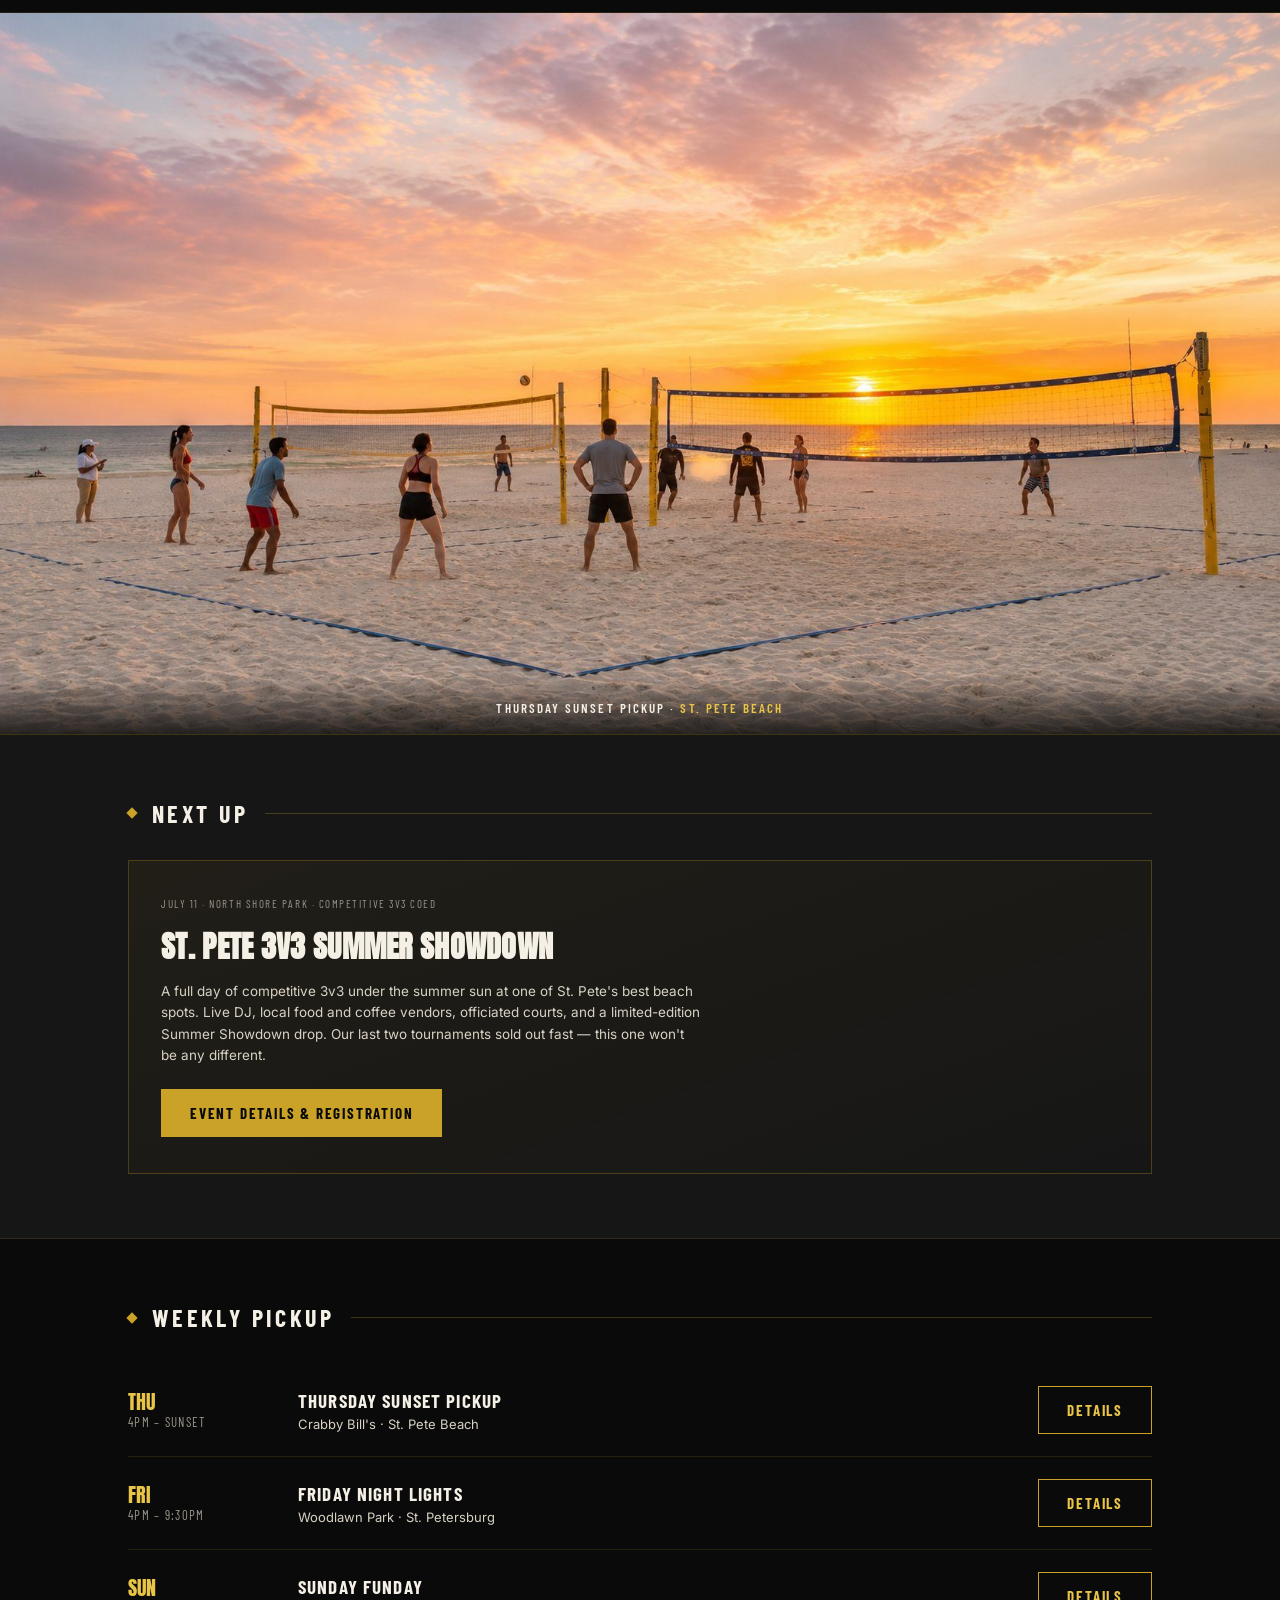
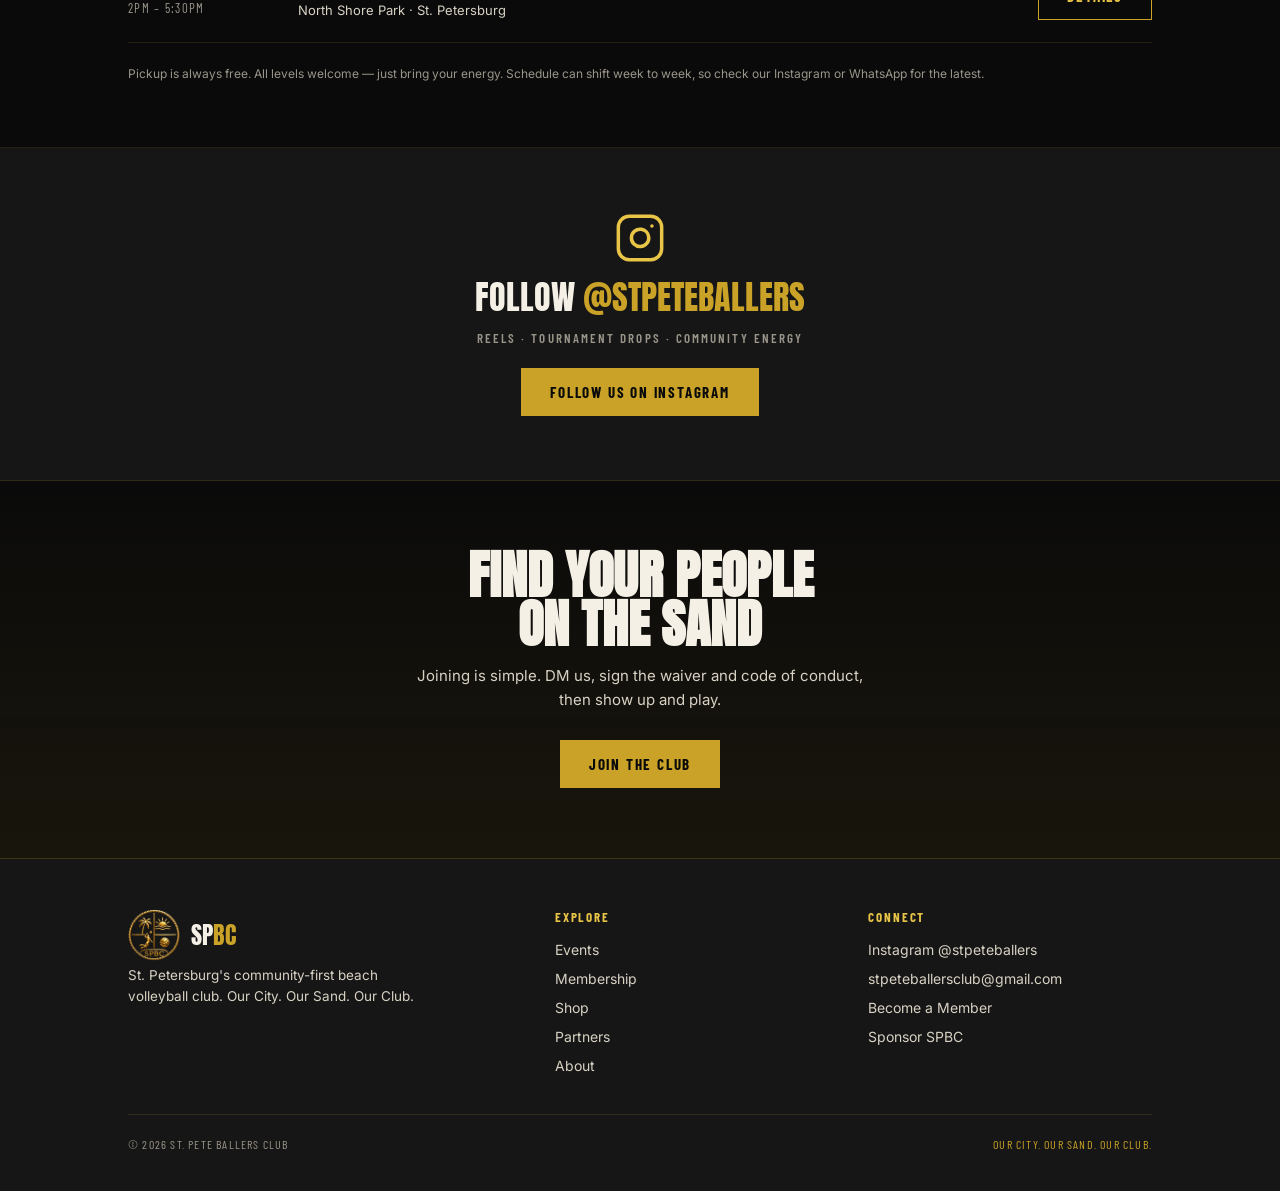
==== commit 94a92908: "Add files via upload" ====
--- a/index.html
+++ b/index.html
@@ -73,6 +73,12 @@
       </div>
     </div>
   </div>
+</section>
+
+<!-- SUNSET PHOTO -->
+<section class="photo-band">
+  <img src="photo-sunset.jpg" alt="SPBC sunset pickup on the sand in St. Pete" loading="lazy">
+  <div class="caption">Thursday Sunset Pickup · <span class="gold">St. Pete Beach</span></div>
 </section>
 
 <!-- FEATURED EVENT -->
--- a/styles.css
+++ b/styles.css
@@ -473,6 +473,32 @@
   text-transform: uppercase; letter-spacing: 0.1em; font-size: 12px; color: var(--muted);
 }
 .footer-bottom .gold { color: var(--gold); }
+
+/* ---------- PHOTOS ---------- */
+.photo-band {
+  position: relative;
+  border-bottom: 1px solid var(--line);
+}
+.photo-band img { width: 100%; display: block; }
+.photo-band .caption {
+  position: absolute;
+  left: 0; right: 0; bottom: 0;
+  padding: 22px 28px 18px;
+  background: linear-gradient(180deg, transparent, rgba(10,10,10,0.82));
+  font-family: 'Barlow Condensed', sans-serif;
+  font-weight: 600;
+  text-transform: uppercase;
+  letter-spacing: 0.16em;
+  font-size: 13px;
+  color: var(--sand);
+  text-align: center;
+}
+.photo-band .caption .gold { color: var(--gold-bright); }
+.photo-card {
+  border: 1px solid var(--line);
+  overflow: hidden;
+}
+.photo-card img { width: 100%; display: block; }
 
 /* ---------- LIQUID GOLD CREST (hero) ---------- */
 .gold-crest {
